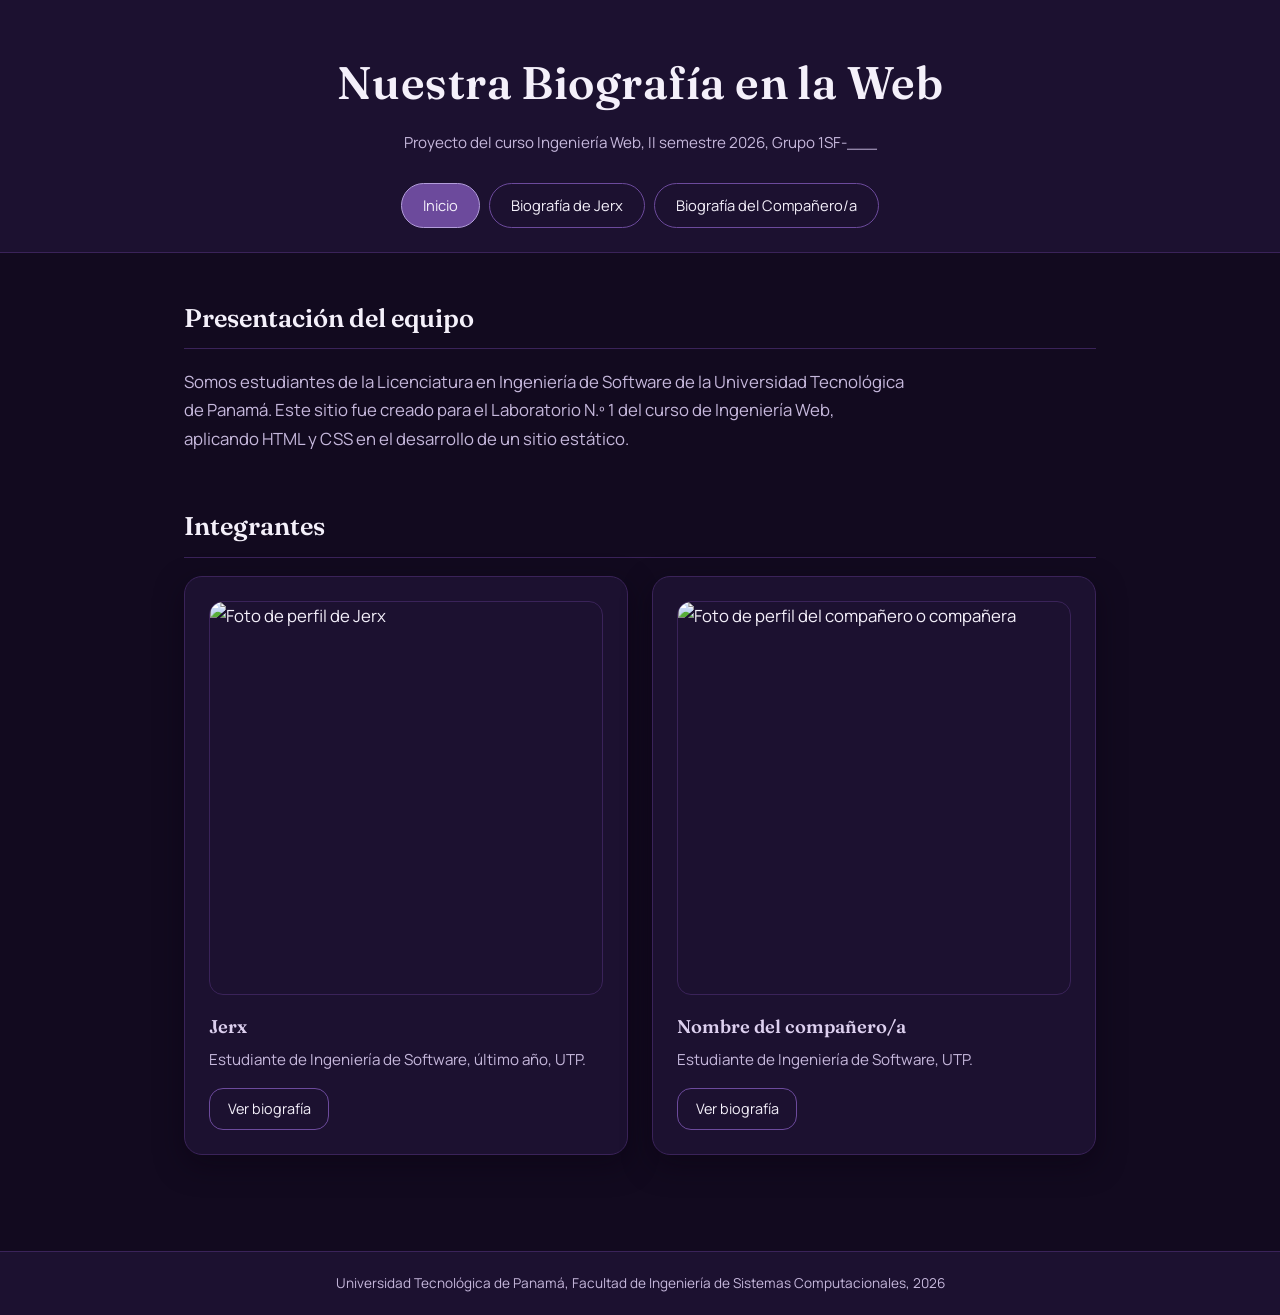
==== index.html @ edcc1bb4 "Laboratorio 1: biografia en la web (HTML + CSS)" ====
<!DOCTYPE html>
<html lang="es">
<head>
  <meta charset="UTF-8">
  <meta name="viewport" content="width=device-width, initial-scale=1.0">
  <title>Nuestra Biografía en la Web</title>
  <link rel="preconnect" href="https://fonts.googleapis.com">
  <link rel="preconnect" href="https://fonts.gstatic.com" crossorigin>
  <link href="https://fonts.googleapis.com/css2?family=Fraunces:opsz,wght@9..144,500;9..144,600;9..144,700&family=Manrope:wght@400;500;600;700&display=swap" rel="stylesheet">
  <link rel="stylesheet" href="css/estilos.css">
</head>
<body>

  <header class="header-principal">
    <h1>Nuestra Biografía en la Web</h1>
    <p class="subtitulo">Proyecto del curso Ingeniería Web, II semestre 2026, Grupo 1SF-___</p>
    <nav class="menu-navegacion">
      <ul>
        <li><a href="index.html" class="activo">Inicio</a></li>
        <li><a href="biografia1.html">Biografía de Jerx</a></li>
        <li><a href="biografia2.html">Biografía del Compañero/a</a></li>
      </ul>
    </nav>
  </header>

  <main>
    <section class="presentacion-equipo">
      <h2>Presentación del equipo</h2>
      <p>
        Somos estudiantes de la Licenciatura en Ingeniería de Software de la
        Universidad Tecnológica de Panamá. Este sitio fue creado para el
        Laboratorio N.º 1 del curso de Ingeniería Web, aplicando HTML y CSS
        en el desarrollo de un sitio estático.
      </p>
    </section>

    <section class="integrantes">
      <h2>Integrantes</h2>
      <div class="tarjetas-integrantes">
        <article class="tarjeta-integrante">
          <img src="img/placeholder.jpg" alt="Foto de perfil de Jerx">
          <h3>Jerx</h3>
          <p>Estudiante de Ingeniería de Software, último año, UTP.</p>
          <a href="biografia1.html" class="enlace-boton">Ver biografía</a>
        </article>

        <article class="tarjeta-integrante">
          <img src="img/placeholder.jpg" alt="Foto de perfil del compañero o compañera">
          <h3>Nombre del compañero/a</h3>
          <p>Estudiante de Ingeniería de Software, UTP.</p>
          <a href="biografia2.html" class="enlace-boton">Ver biografía</a>
        </article>
      </div>
    </section>
  </main>

  <footer class="footer-principal">
    <p>Universidad Tecnológica de Panamá, Facultad de Ingeniería de Sistemas Computacionales, 2026</p>
  </footer>

</body>
</html>
---- css/estilos.css ----
/* ===========================================
   SISTEMA DE DISEÑO — MONOCROMÁTICO MORADO
   =========================================== */
:root {
  /* Escala monocromática (morado oscuro → claro) */
  --morado-950: #120a1f;
  --morado-900: #1c1130;
  --morado-800: #291941;
  --morado-700: #3a2359;
  --morado-500: #6c4a9c;
  --morado-300: #b39ddb;
  --morado-200: #ddd0ef;

  --tinta: #f4f0fa;
  --tinta-tenue: #c6b8dc;

  --radio-suave: 14px;
  --radio-pastilla: 999px;

  --fuente-titulo: "Fraunces", "Georgia", serif;
  --fuente-texto: "Manrope", "Segoe UI", sans-serif;

  --ancho-lectura: 720px;
}

* {
  box-sizing: border-box;
  margin: 0;
  padding: 0;
}

html {
  scroll-behavior: smooth;
}

@media (prefers-reduced-motion: reduce) {
  html {
    scroll-behavior: auto;
  }
}

body {
  font-family: var(--fuente-texto);
  font-size: 1.05rem;
  color: var(--tinta);
  background-color: var(--morado-950);
  line-height: 1.7;
}

img {
  max-width: 100%;
  display: block;
  border-radius: var(--radio-suave);
}

a {
  color: var(--morado-200);
}

a:focus-visible,
button:focus-visible {
  outline: 2px solid var(--morado-300);
  outline-offset: 3px;
}

h1, h2, h3 {
  font-family: var(--fuente-titulo);
  font-weight: 600;
  color: var(--tinta);
}

/* ===========================================
   ENCABEZADO PRINCIPAL
   =========================================== */
.header-principal {
  background-color: var(--morado-900);
  border-bottom: 1px solid var(--morado-700);
  padding: 2.75rem 1.5rem 1.5rem;
  text-align: center;
}

.header-principal h1 {
  font-size: clamp(2rem, 4vw, 2.85rem);
  letter-spacing: 0.01em;
  margin-bottom: 0.5rem;
}

.subtitulo {
  color: var(--tinta-tenue);
  font-size: 0.95rem;
  margin-bottom: 1.75rem;
}

/* Menú global (entre páginas) */
.menu-navegacion ul {
  list-style: none;
  display: flex;
  justify-content: center;
  flex-wrap: wrap;
  gap: 0.6rem;
}

.menu-navegacion a {
  display: inline-block;
  text-decoration: none;
  color: var(--tinta);
  padding: 0.55rem 1.3rem;
  border-radius: var(--radio-pastilla);
  border: 1.5px solid var(--morado-500);
  background-color: transparent;
  font-size: 0.92rem;
  transition: background-color 0.2s ease, border-color 0.2s ease;
}

.menu-navegacion a:hover {
  background-color: var(--morado-800);
  border-color: var(--morado-300);
}

.menu-navegacion a.activo {
  background-color: var(--morado-500);
  border-color: var(--morado-300);
}

/* Menú secundario (por secciones dentro de la biografía) */
.menu-secciones {
  position: sticky;
  top: 0;
  z-index: 10;
  background-color: var(--morado-950);
  border-bottom: 1px solid var(--morado-700);
  padding: 0.85rem 1.5rem;
}

.menu-secciones ul {
  list-style: none;
  display: flex;
  justify-content: center;
  flex-wrap: wrap;
  gap: 0.5rem;
  max-width: 960px;
  margin: 0 auto;
}

.menu-secciones a {
  display: inline-block;
  text-decoration: none;
  color: var(--tinta-tenue);
  padding: 0.4rem 1rem;
  border-radius: var(--radio-pastilla);
  border: 1.5px solid transparent;
  font-size: 0.88rem;
  transition: color 0.2s ease, border-color 0.2s ease;
}

.menu-secciones a:hover,
.menu-secciones a.activo {
  color: var(--tinta);
  border-color: var(--morado-500);
}

/* ===========================================
   CONTENIDO PRINCIPAL
   =========================================== */
main {
  max-width: 960px;
  margin: 0 auto;
  padding: 2.75rem 1.5rem;
}

section {
  margin-bottom: 3.25rem;
  scroll-margin-top: 4.5rem;
}

section p {
  max-width: var(--ancho-lectura);
}

h2 {
  font-size: 1.6rem;
  border-bottom: 1px solid var(--morado-700);
  padding-bottom: 0.5rem;
  margin-bottom: 1.15rem;
}

h3 {
  font-size: 1.15rem;
  color: var(--morado-200);
  margin-bottom: 0.4rem;
}

.presentacion-equipo p {
  color: var(--tinta-tenue);
}

/* ===========================================
   TARJETAS DE INTEGRANTES (index)
   =========================================== */
.tarjetas-integrantes {
  display: flex;
  gap: 1.5rem;
  flex-wrap: wrap;
}

.tarjeta-integrante {
  background-color: var(--morado-900);
  border: 1px solid var(--morado-700);
  border-radius: 18px;
  padding: 1.5rem;
  flex: 1 1 280px;
  box-shadow: 0 10px 28px rgba(9, 4, 18, 0.5);
}

.tarjeta-integrante img {
  width: 100%;
  aspect-ratio: 1 / 1;
  object-fit: cover;
  margin-bottom: 1rem;
  border: 1px solid var(--morado-700);
}

.tarjeta-integrante h3 {
  margin-bottom: 0.3rem;
}

.tarjeta-integrante p {
  color: var(--tinta-tenue);
  font-size: 0.95rem;
  margin-bottom: 0.9rem;
}

.enlace-boton {
  display: inline-block;
  text-decoration: none;
  color: var(--tinta);
  border: 1.5px solid var(--morado-500);
  border-radius: var(--radio-suave);
  padding: 0.5rem 1.1rem;
  font-size: 0.9rem;
  transition: background-color 0.2s ease, border-color 0.2s ease;
}

.enlace-boton:hover {
  background-color: var(--morado-800);
  border-color: var(--morado-300);
}

/* ===========================================
   PÁGINAS DE BIOGRAFÍA
   =========================================== */
.foto-perfil {
  width: 220px;
  aspect-ratio: 1 / 1;
  object-fit: cover;
  margin-bottom: 1.25rem;
  border: 1px solid var(--morado-700);
}

.formacion ul {
  list-style: none;
  display: flex;
  flex-direction: column;
  gap: 0.6rem;
  max-width: var(--ancho-lectura);
}

.formacion li {
  background-color: var(--morado-900);
  border: 1px solid var(--morado-700);
  border-left: 3px solid var(--morado-500);
  border-radius: 10px;
  padding: 0.7rem 1rem;
}

.formacion strong {
  color: var(--morado-200);
}

.grid-hobbies {
  display: grid;
  grid-template-columns: repeat(auto-fit, minmax(230px, 1fr));
  gap: 1.5rem;
}

.hobby {
  background-color: var(--morado-900);
  border: 1px solid var(--morado-700);
  border-radius: 18px;
  padding: 1.1rem;
  box-shadow: 0 10px 28px rgba(9, 4, 18, 0.45);
}

.hobby img {
  width: 100%;
  aspect-ratio: 4 / 3;
  object-fit: cover;
  margin-bottom: 0.8rem;
  border: 1px solid var(--morado-700);
}

.hobby p {
  color: var(--tinta-tenue);
  font-size: 0.96rem;
}

.metas p {
  background-color: var(--morado-900);
  border: 1px solid var(--morado-700);
  border-left: 3px solid var(--morado-500);
  border-radius: 10px;
  padding: 1.1rem 1.3rem;
}

/* ===========================================
   PIE DE PÁGINA
   =========================================== */
.footer-principal {
  background-color: var(--morado-900);
  border-top: 1px solid var(--morado-700);
  color: var(--tinta-tenue);
  text-align: center;
  padding: 1.25rem;
  font-size: 0.85rem;
}
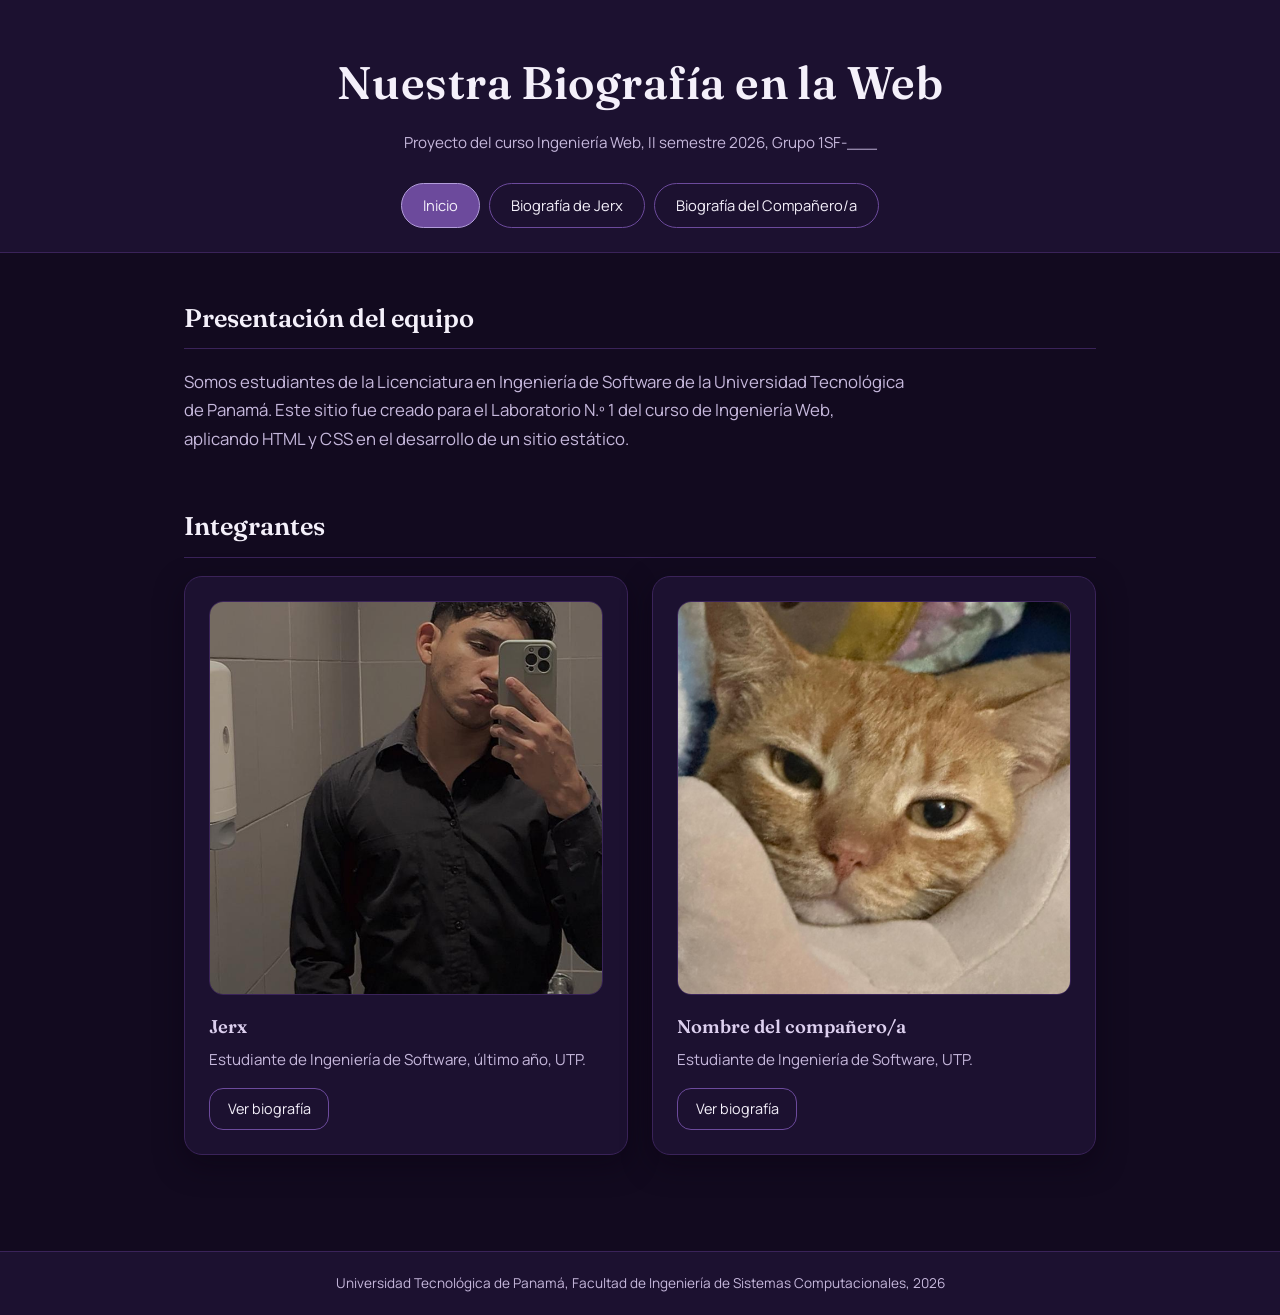
==== commit b2a9c3bb: "Agregar imagenes reales y actualizar referencias en el HTML" ====
--- a/index.html
+++ b/index.html
@@ -38,14 +38,14 @@
       <h2>Integrantes</h2>
       <div class="tarjetas-integrantes">
         <article class="tarjeta-integrante">
-          <img src="img/placeholder.jpg" alt="Foto de perfil de Jerx">
+          <img src="img/perfil-jerx.jpeg" alt="Foto de perfil de Jerx">
           <h3>Jerx</h3>
           <p>Estudiante de Ingeniería de Software, último año, UTP.</p>
           <a href="biografia1.html" class="enlace-boton">Ver biografía</a>
         </article>
 
         <article class="tarjeta-integrante">
-          <img src="img/placeholder.jpg" alt="Foto de perfil del compañero o compañera">
+          <img src="img/placeholder.jpeg" alt="Foto de perfil del compañero o compañera">
           <h3>Nombre del compañero/a</h3>
           <p>Estudiante de Ingeniería de Software, UTP.</p>
           <a href="biografia2.html" class="enlace-boton">Ver biografía</a>
